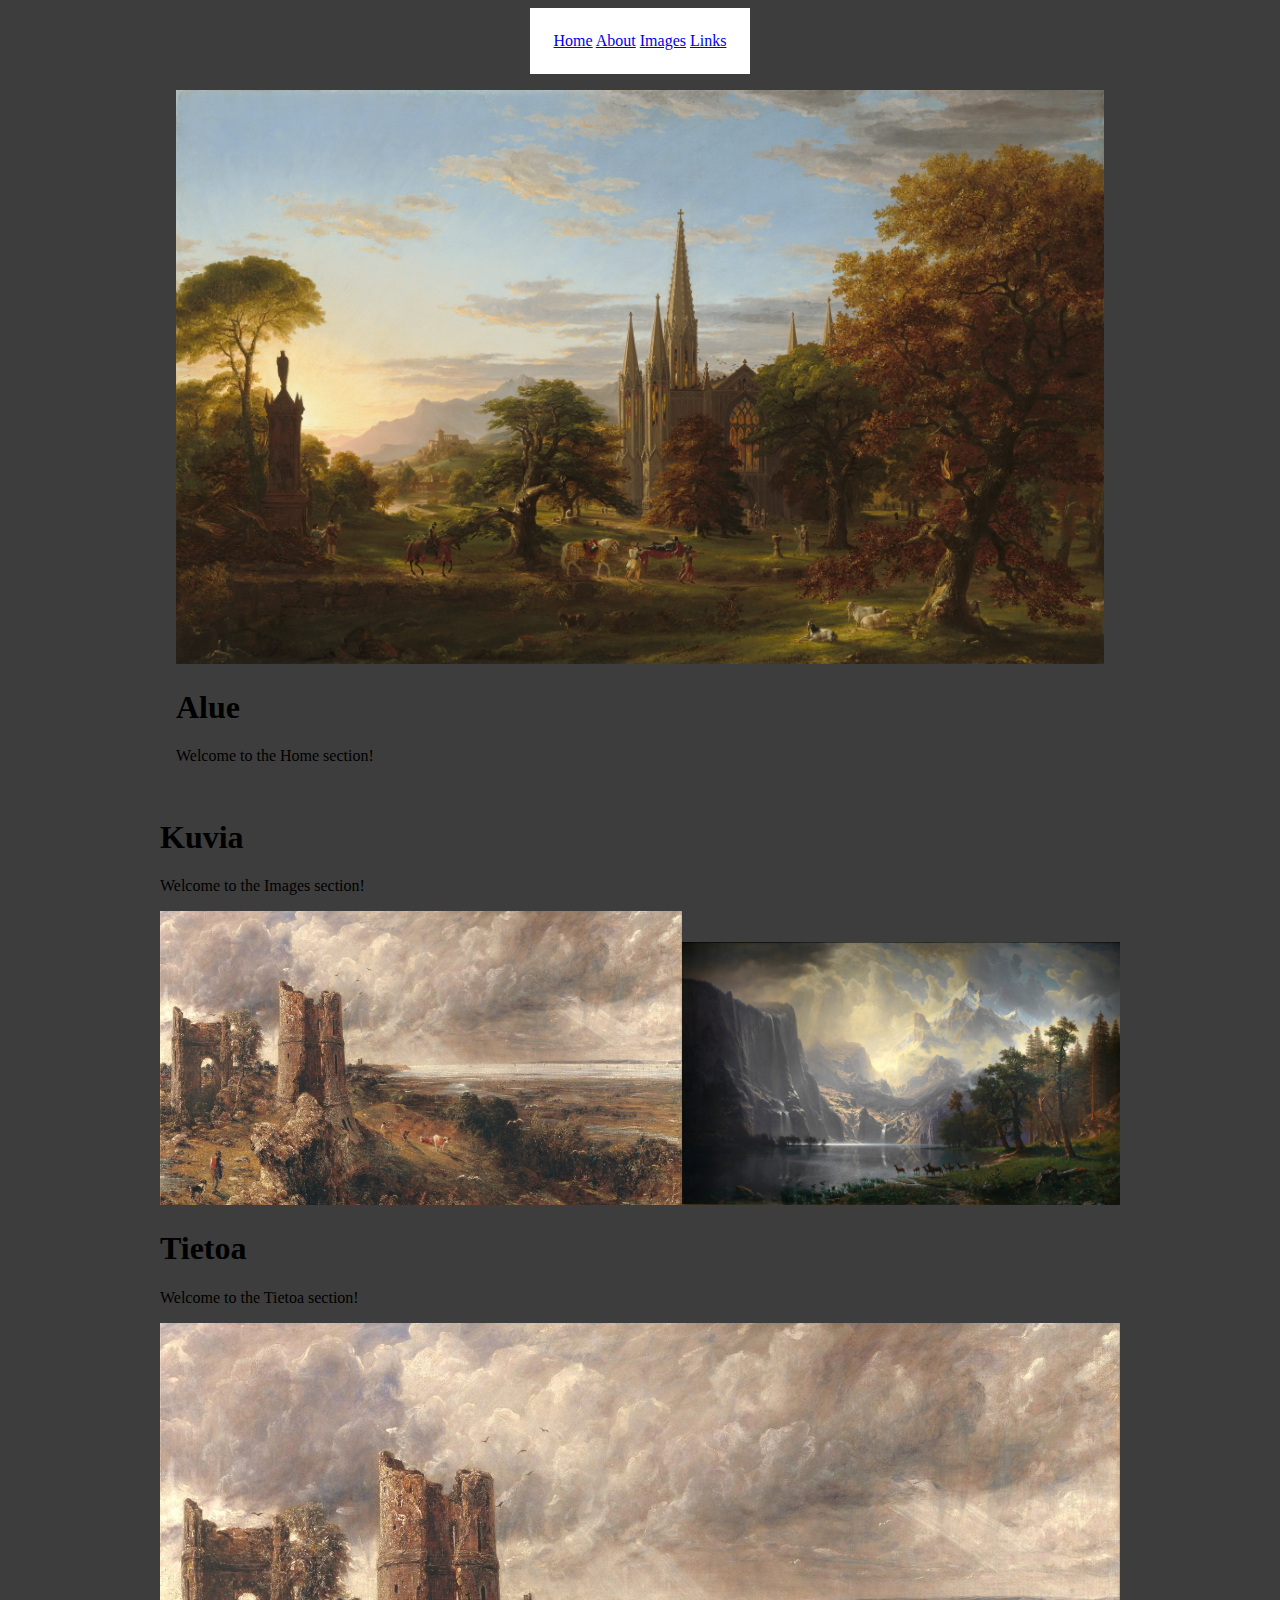
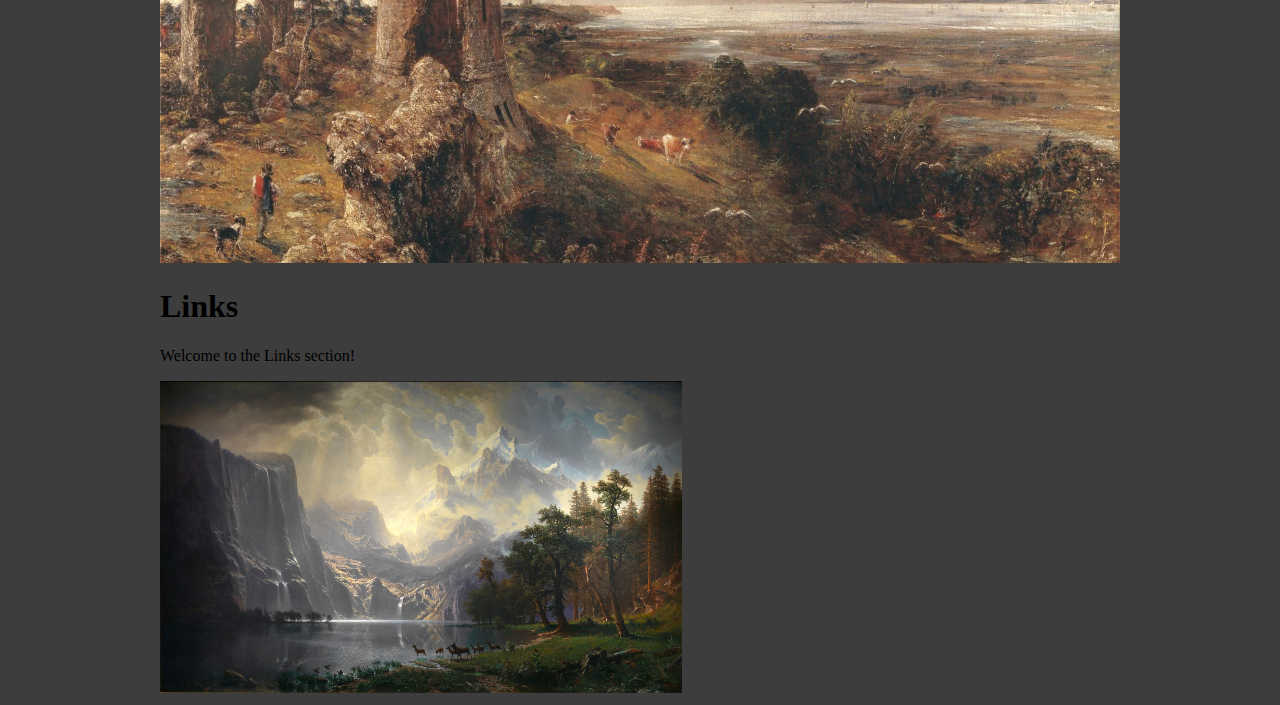
==== alue.html @ b66c4194 "Added website's basic structure and css" ====
<!DOCTYPE html>
<html lang="en">
<head>
    <meta charset="UTF-8">
    <meta name="viewport" content="width=device-width, initial-scale=1.0">
    <title>Document</title>
    <link rel="stylesheet" href="mystyle3.css">
</head>
<body>
    <div class="grid-container">
    <div id="topnav">
        <a href="#home">Home</a>
        <a href="#about">About</a>
        <a href="#images">Images</a>
        <a href="#links">Links</a>
    </div>
    <div id="home">
        <div id="header">
            <img src="placeholder1.jpg" alt="Scenery">
            <h1>Alue</h1>
            <p>Welcome to the Home section!</p>
        </div>
    </div>
    <div id="about">
        <h1>Tietoa </h1>
        <p>Welcome to the Tietoa section!</p>
        <img src="placeholder2.webp" alt="Scenery">
    </div>
    <div id="images">
        <h1>Kuvia </h1>
        <p>Welcome to the Images section!</p>
        <img src="placeholder2.webp" alt="Scenery">
    </div>
    <div id="images2">
        <img src="placeholder3.jpg" alt="Scenery">
    </div>
    <div id="links">
        <h1>Links </h1>
        <p>Welcome to the Links section!</p>
        <img src="placeholder3.jpg" alt="Scenery">
    </div>
</div>
</div>
</body>
</html>
---- mystyle3.css ----
body {
    background-color: rgb(61, 61, 61);
}


.topnav a {
    color: black;
}

.grid-container {
    display: grid;
    justify-content: center;
    justify-items: center;
    align-items: stretch;
    grid-template-areas:
    "topnav topnav"
    "home home"
    "images images2"
    "about about"
    "links links"
    ;
}
.grid-container img {
    width:100%;
}

#topnav {
    
    box-sizing: border-box;
    background-color: white;
    padding:1.5rem;
    grid-area:topnav;
}

#home {
    justify-content: center;
    grid-area: home;
    box-sizing: border-box;
    padding: 1rem;
}

#about {
    grid-area: about;
}

#images {
    grid-area:images;
    
}
#images2 {
    grid-area:images2;
    align-self: end;
}
@media only screen and (min-width: 600px) {
    .grid-container {
      display: grid;
      justify-content: center;
      margin: 0 auto;
      grid-template-columns:
        "home home"
        "images images2"
        "about about"
        "links links";
      max-width: 960px;
    }
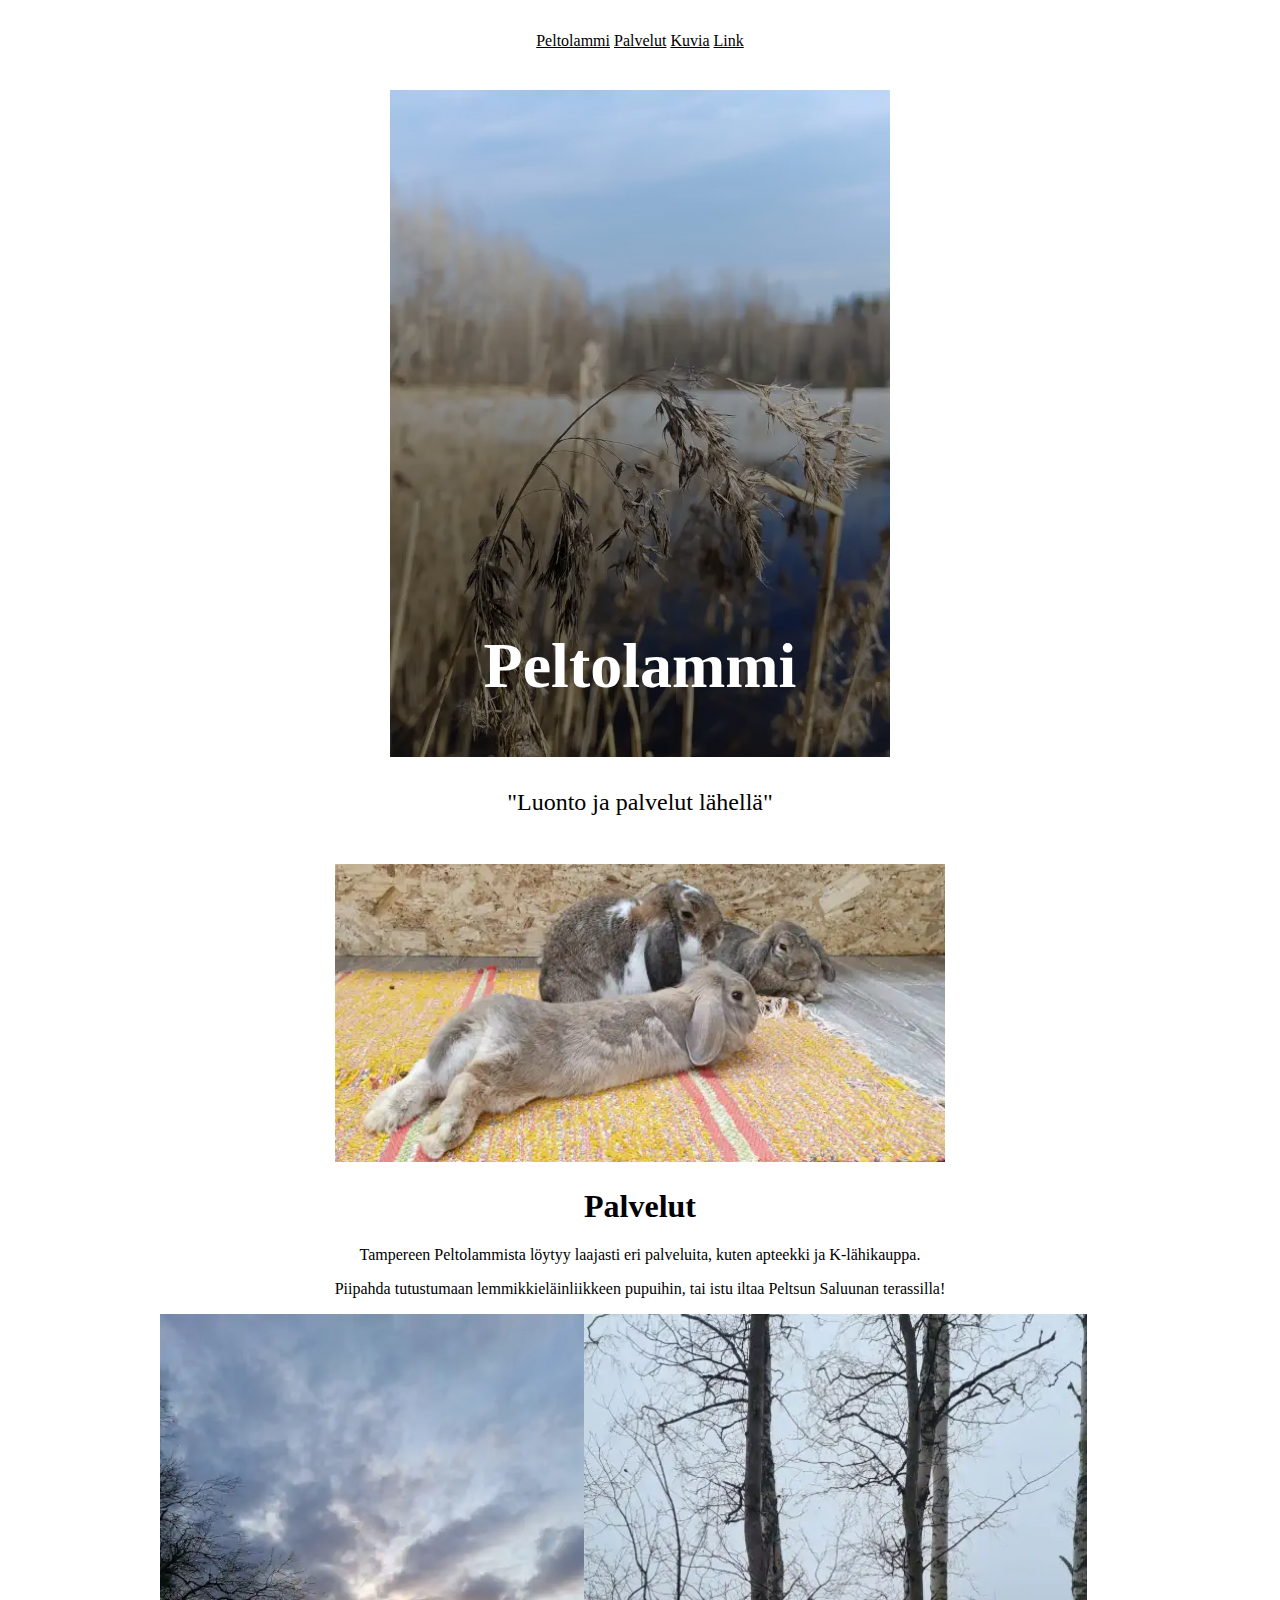
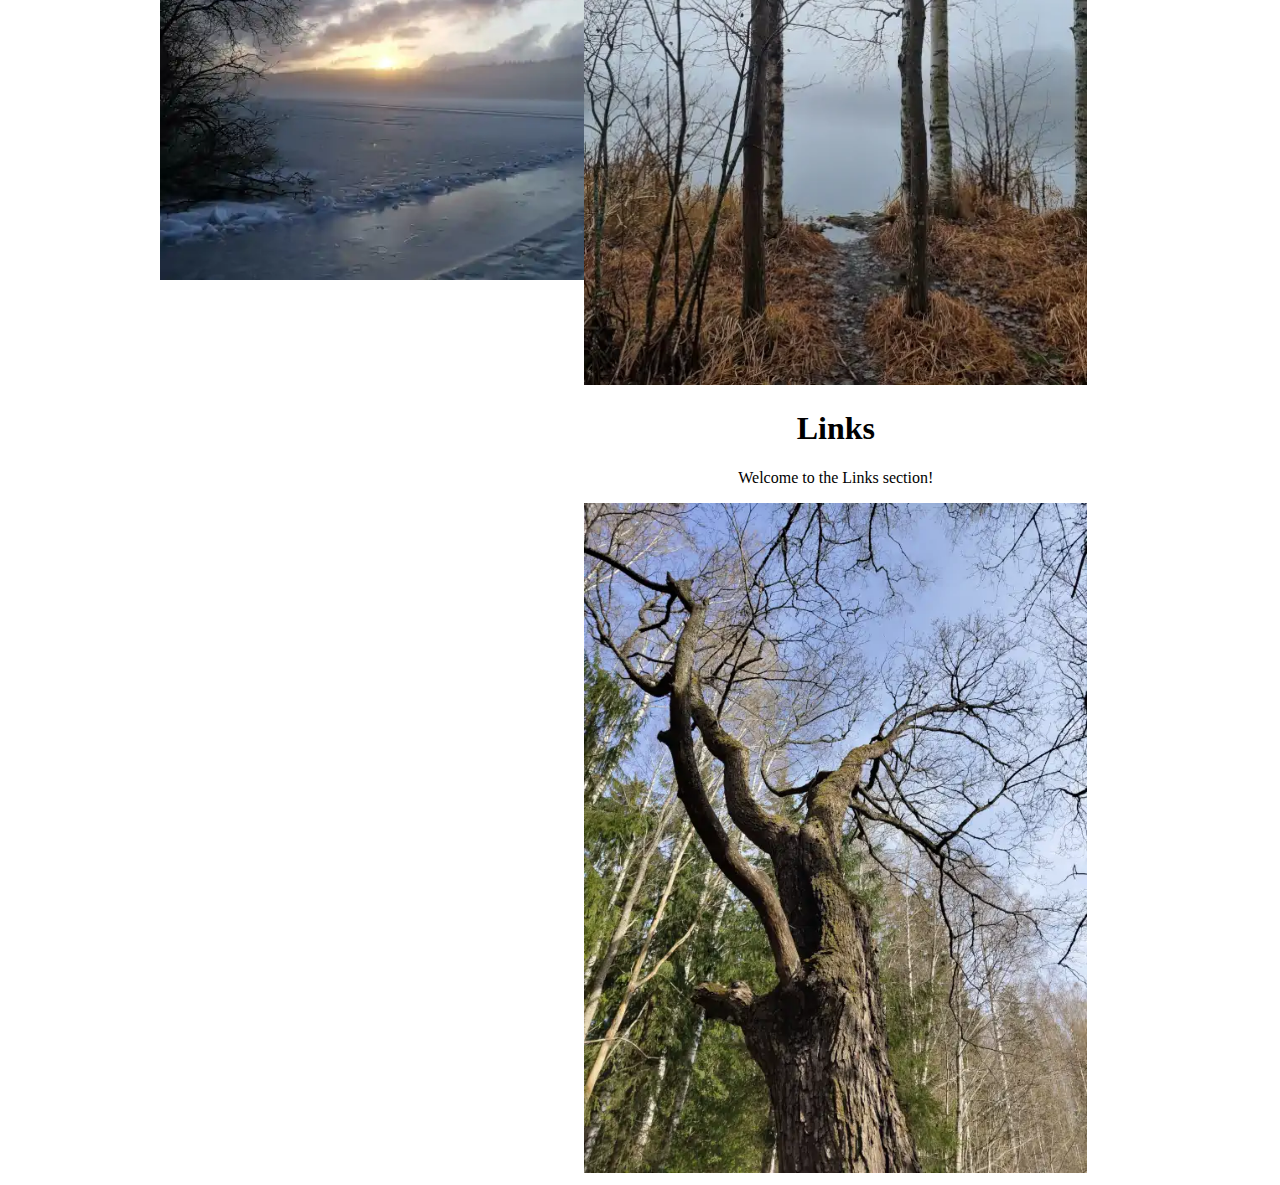
==== commit 18154702: "Added CSS-styling and text" ====
--- a/alue.html
+++ b/alue.html
@@ -8,36 +8,40 @@
 </head>
 <body>
     <div class="grid-container">
-    <div id="topnav">
-        <a href="#home">Home</a>
-        <a href="#about">About</a>
-        <a href="#images">Images</a>
-        <a href="#links">Links</a>
+    <div class="topnav">
+        <a href="#home">Peltolammi</a>
+        <a href="#about">Palvelut</a>
+        <a href="#gallery">Kuvia</a>
+        <a href="#links">Link</a>
     </div>
     <div id="home">
-        <div id="header">
-            <img src="placeholder1.jpg" alt="Scenery">
-            <h1>Alue</h1>
-            <p>Welcome to the Home section!</p>
+        <div class="header">
+            <img src="heinäthumb.webp" alt="Scenery">
+            <div class="overlay"></div>
+            <h1>Peltolammi</h1>
+        </div>
+        <div class="quote">
+            <p>"Luonto ja palvelut lähellä" </p>
         </div>
     </div>
     <div id="about">
-        <h1>Tietoa </h1>
-        <p>Welcome to the Tietoa section!</p>
-        <img src="placeholder2.webp" alt="Scenery">
+        <img src="puputthumb.webp" alt="Kolme kania makoilemassa lattialla">
+        <h1>Palvelut</h1>
+        <p>Tampereen Peltolammista löytyy laajasti eri palveluita, kuten apteekki ja K-lähikauppa.</p>
+        <p>Piipahda tutustumaan lemmikkieläinliikkeen pupuihin, tai istu iltaa Peltsun Saluunan terassilla!</p>
+        
     </div>
-    <div id="images">
-        <h1>Kuvia </h1>
-        <p>Welcome to the Images section!</p>
-        <img src="placeholder2.webp" alt="Scenery">
+    <div id="gallery">
+    <div class="image">
+        <img src="jääthumb.webp" alt="Scenery">
     </div>
-    <div id="images2">
-        <img src="placeholder3.jpg" alt="Scenery">
+    <div class="image2">
+        <img src="syksyinenthumb.webp" alt="Scenery">
     </div>
     <div id="links">
         <h1>Links </h1>
         <p>Welcome to the Links section!</p>
-        <img src="placeholder3.jpg" alt="Scenery">
+        <img src="puuthumb.webp" alt="Scenery">
     </div>
 </div>
 </div>
--- a/mystyle3.css
+++ b/mystyle3.css
@@ -1,10 +1,5 @@
 body {
-    background-color: rgb(61, 61, 61);
-}
-
-
-.topnav a {
-    color: black;
+    background-color: rgb(255, 255, 255);
 }
 
 .grid-container {
@@ -15,8 +10,8 @@
     grid-template-areas:
     "topnav topnav"
     "home home"
-    "images images2"
     "about about"
+    "gallery gallery"
     "links links"
     ;
 }
@@ -24,12 +19,15 @@
     width:100%;
 }
 
-#topnav {
+.topnav {
     
     box-sizing: border-box;
     background-color: white;
     padding:1.5rem;
     grid-area:topnav;
+}
+.topnav a {
+    color: black;
 }
 
 #home {
@@ -37,19 +35,73 @@
     grid-area: home;
     box-sizing: border-box;
     padding: 1rem;
+
 }
 
 #about {
+    justify-content: center;
     grid-area: about;
 }
 
 #images {
+    
     grid-area:images;
     
 }
 #images2 {
     grid-area:images2;
     align-self: end;
+}
+#gallery {
+    display: grid;
+    grid-template-areas: image image2;
+}
+.image {
+    width: 100%;
+    height: 100%;
+    object-fit: cover;
+}
+#links {
+    justify-content: center;
+    grid-area:links;
+}
+
+.header {
+    position: relative;
+    display: grid;
+    
+    
+}
+.header img {
+    
+}
+.overlay {
+    position: absolute;
+    width: 100%;
+    height: 100%;
+    background: linear-gradient(0deg, #00000088 30%, #ffffff44 100%);
+  }
+
+.header h1{
+    position: absolute;
+    top: 80%; /* Adjust as needed */
+    left: 50%; /* Adjust as needed */
+    transform: translate(-50%, -50%); /* Center the text */
+    color: white; /* Text color */
+    font-size: 4em;
+}
+.quote {
+    box-sizing: border-box;
+    padding: 0.5rem;
+    text-align: center;
+    font-size: 1.5em;
+}
+
+h1 {
+    text-align: center;
+}
+p {
+    text-align: center;
 }
 @media only screen and (min-width: 600px) {
     .grid-container {
@@ -63,3 +115,4 @@
         "links links";
       max-width: 960px;
     }
+}
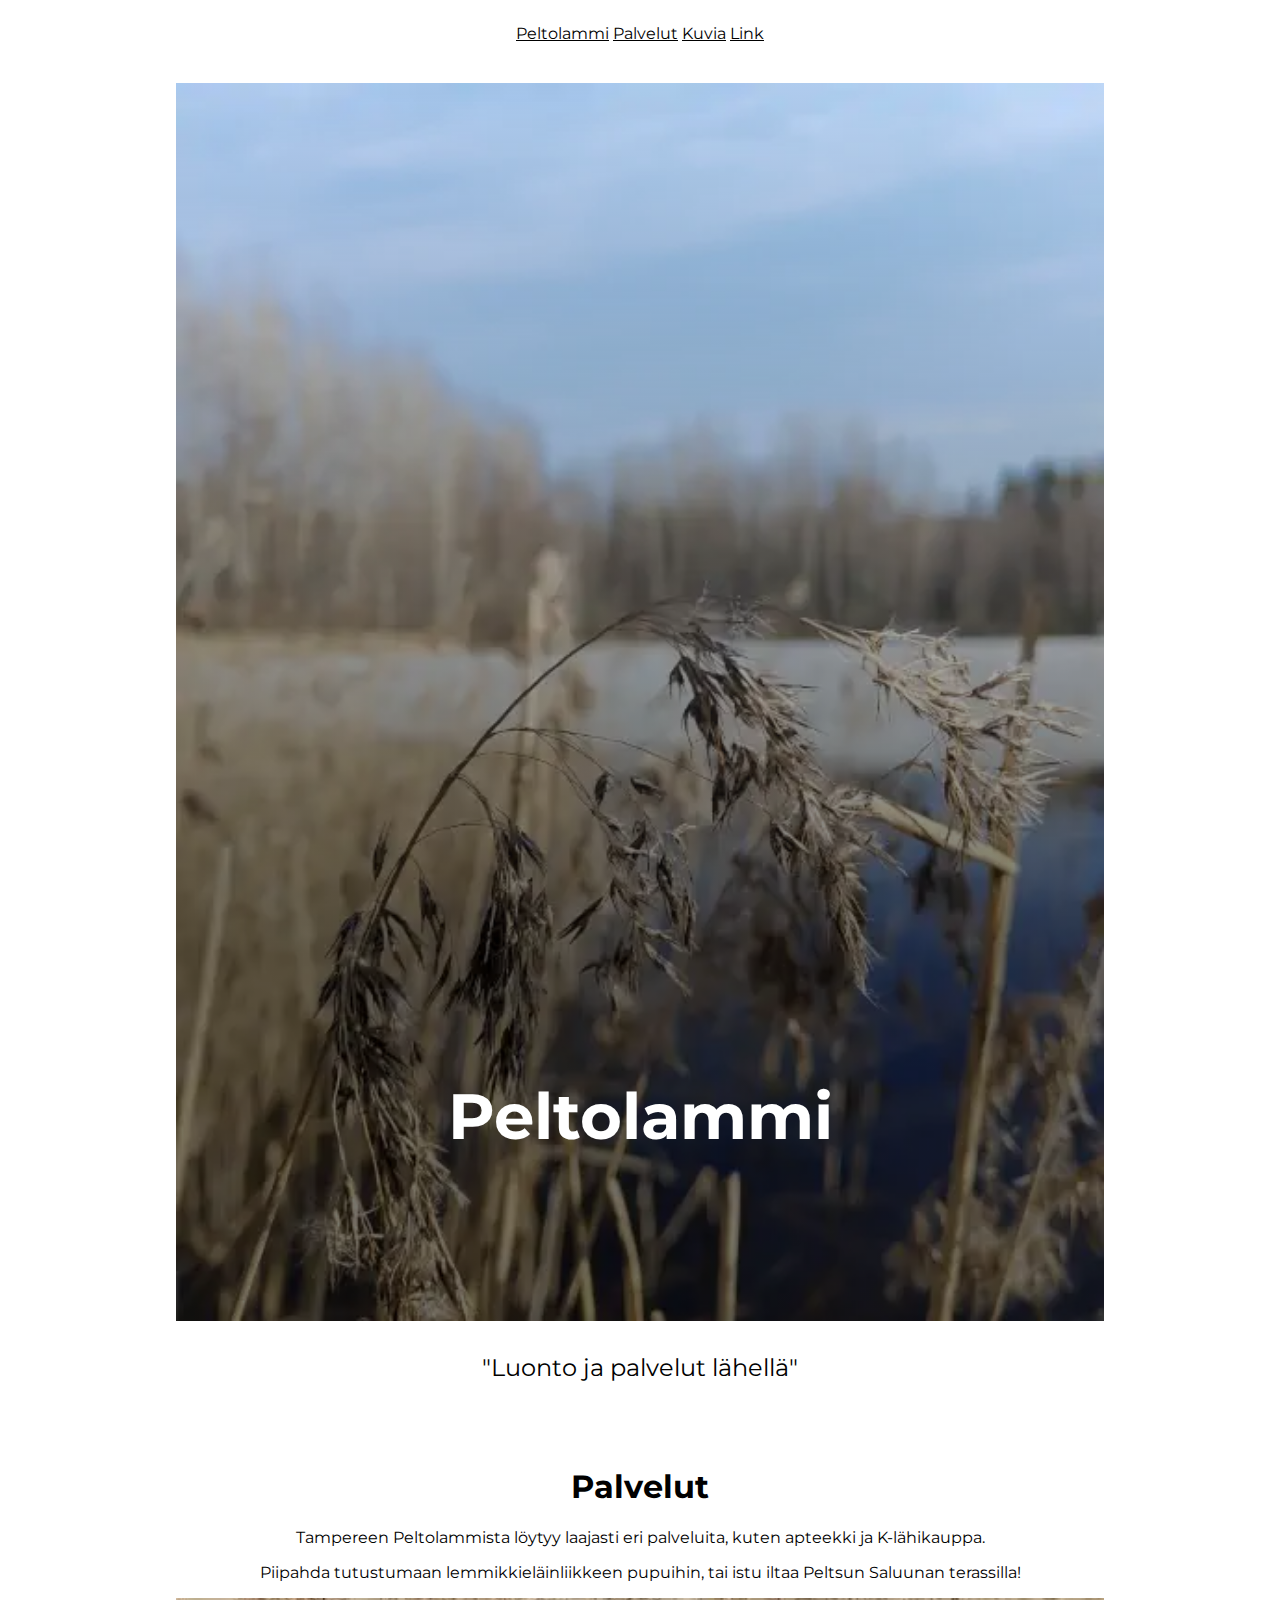
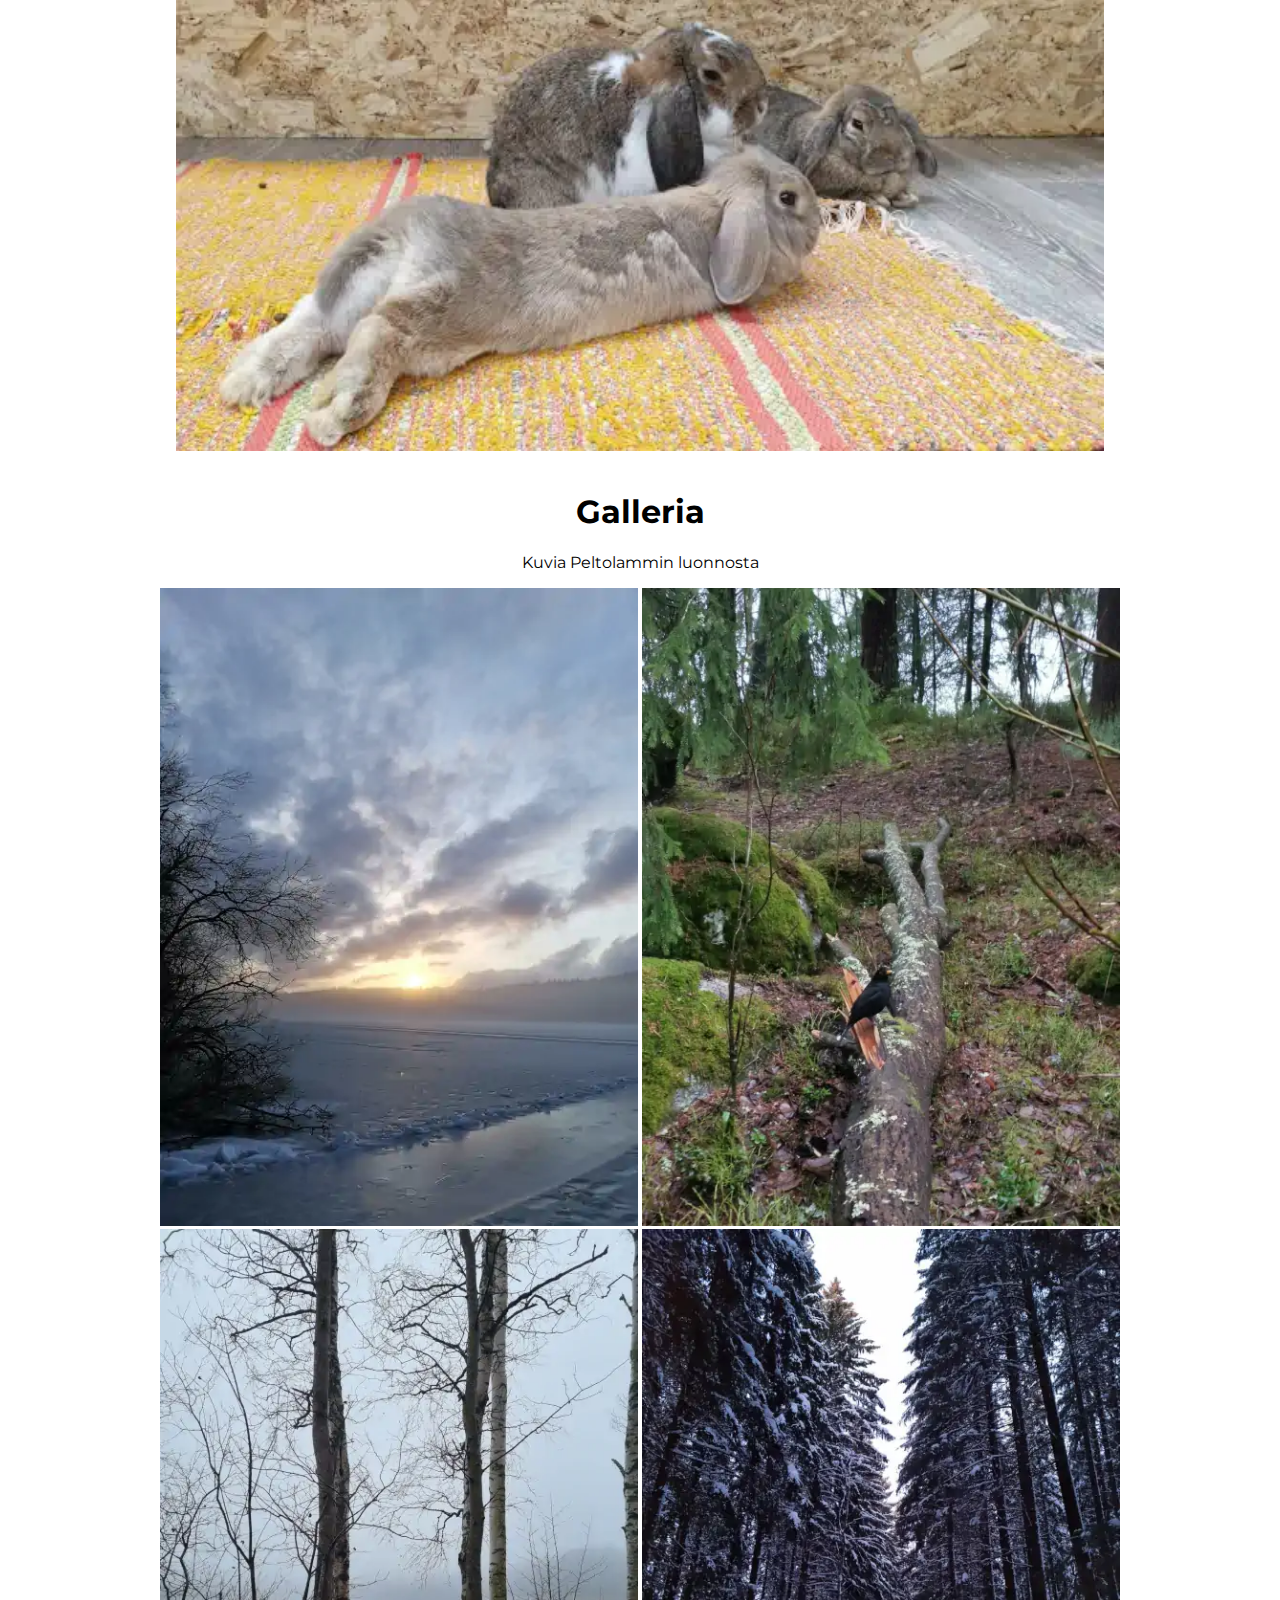
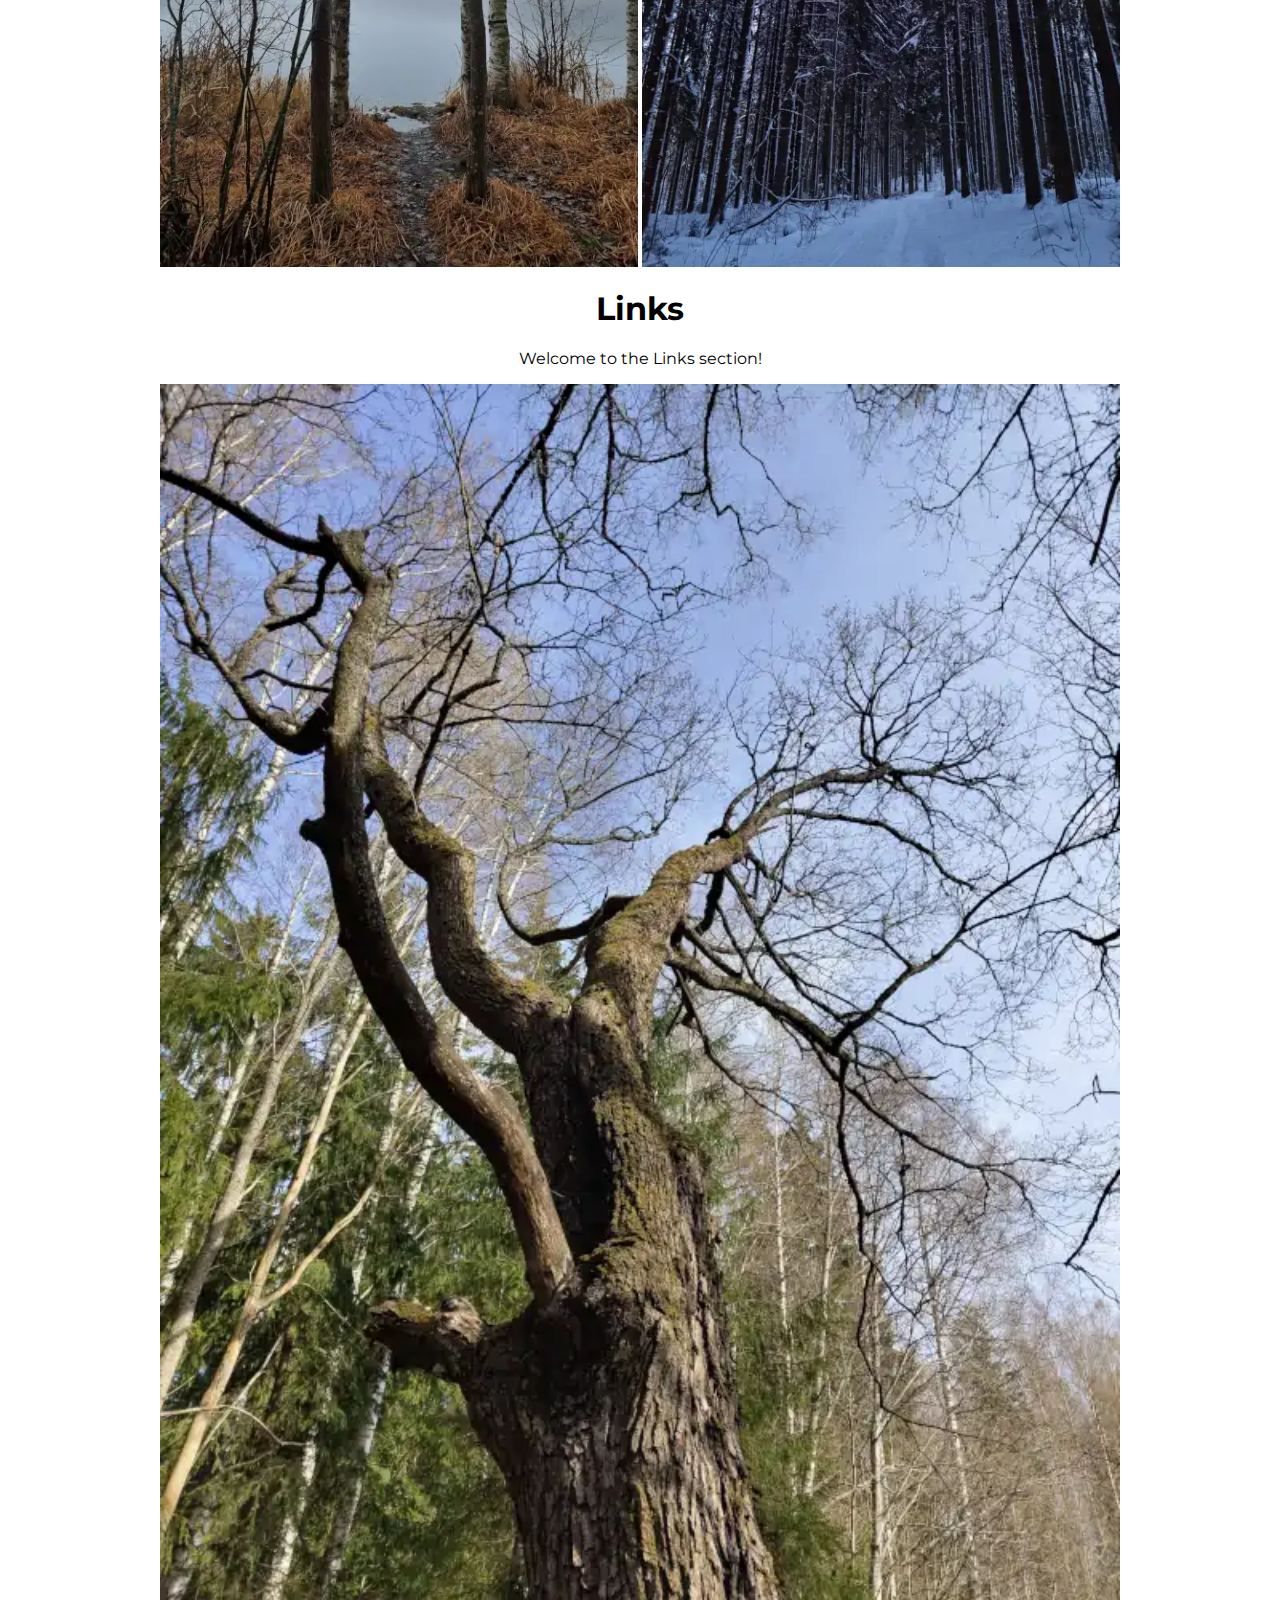
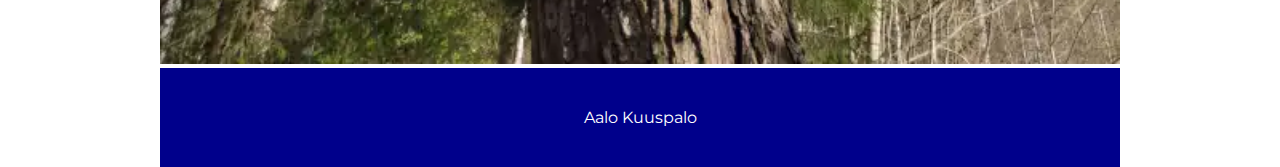
==== commit b5ec0e6d: "Added an image gallery and started building a mobile menu" ====
--- a/alue.html
+++ b/alue.html
@@ -5,18 +5,40 @@
     <meta name="viewport" content="width=device-width, initial-scale=1.0">
     <title>Document</title>
     <link rel="stylesheet" href="mystyle3.css">
+    <link rel="preconnect" href="https://fonts.googleapis.com">
+    <link rel="preconnect" href="https://fonts.gstatic.com" crossorigin>
+    <link href="https://fonts.googleapis.com/css2?family=Montserrat:ital,wght@0,100..900;1,100..900&display=swap" rel="stylesheet">
+    
+<script>
+    function toggleMobileMenu() {
+  var x = document.getElementById("links");
+  if (window.getComputedStyle(x).display === "none") {
+    x.style.display = "block";
+  } else {
+    x.style.display = "none";
+  }
+} 
+</script>
 </head>
+
 <body>
     <div class="grid-container">
     <div class="topnav">
+        
+        <div id="links">
         <a href="#home">Peltolammi</a>
         <a href="#about">Palvelut</a>
         <a href="#gallery">Kuvia</a>
         <a href="#links">Link</a>
+        </div>
+        <a href="javascript:void(0);" class="icon" onclick="toggleMobileMenu()">
+            <img src="images/menu.png" alt="Menu">
+          </a>
+        
     </div>
     <div id="home">
         <div class="header">
-            <img src="heinäthumb.webp" alt="Scenery">
+            <img src="images/heinäthumb.webp" alt="Scenery">
             <div class="overlay"></div>
             <h1>Peltolammi</h1>
         </div>
@@ -25,24 +47,29 @@
         </div>
     </div>
     <div id="about">
-        <img src="puputthumb.webp" alt="Kolme kania makoilemassa lattialla">
         <h1>Palvelut</h1>
         <p>Tampereen Peltolammista löytyy laajasti eri palveluita, kuten apteekki ja K-lähikauppa.</p>
         <p>Piipahda tutustumaan lemmikkieläinliikkeen pupuihin, tai istu iltaa Peltsun Saluunan terassilla!</p>
-        
+        <img src="images/puputthumb.webp" alt="Kolme kania makoilemassa lattialla">
     </div>
     <div id="gallery">
-    <div class="image">
-        <img src="jääthumb.webp" alt="Scenery">
+        <h1>Galleria</h1>
+        <p>Kuvia Peltolammin luonnosta</p>
+        <div class="gallery-images">
+            <img src="images/jääthumb.webp" alt="Scenery">
+            <img src="images/rastasthumb.webp" alt="Scenery">
+            <img src="images/syksyinenthumb.webp" alt="Scenery">
+            <img src="images/talvinenthumb.webp" alt="Scenery">
+        </div>
     </div>
-    <div class="image2">
-        <img src="syksyinenthumb.webp" alt="Scenery">
-    </div>
-    <div id="links">
+    <div id="links2">
         <h1>Links </h1>
         <p>Welcome to the Links section!</p>
-        <img src="puuthumb.webp" alt="Scenery">
+        <img src="images/puuthumb.webp" alt="Scenery">
     </div>
+    <footer>
+        <p>Aalo Kuuspalo</p>
+    </footer>
 </div>
 </div>
 </body>
--- a/mystyle3.css
+++ b/mystyle3.css
@@ -1,18 +1,22 @@
 body {
     background-color: rgb(255, 255, 255);
+    margin: 0px;
+    font-family: "Montserrat", sans-serif;
+    font-optical-sizing: auto;
+    font-weight: <weight>;
+    font-style: normal;
 }
 
 .grid-container {
     display: grid;
-    justify-content: center;
-    justify-items: center;
     align-items: stretch;
     grid-template-areas:
-    "topnav topnav"
-    "home home"
-    "about about"
-    "gallery gallery"
-    "links links"
+    "topnav"
+    "home"
+    "about"
+    "gallery"
+    "links"
+    "footer"
     ;
 }
 .grid-container img {
@@ -20,14 +24,23 @@
 }
 
 .topnav {
-    
     box-sizing: border-box;
     background-color: white;
     padding:1.5rem;
     grid-area:topnav;
+    justify-self:center;
+    display:grid;
+    
+    justify-content: center;
+    justify-items:center;
+    
 }
 .topnav a {
     color: black;
+}
+.topnav img {
+    width:10%;
+
 }
 
 #home {
@@ -41,40 +54,26 @@
 #about {
     justify-content: center;
     grid-area: about;
+    padding: 1rem;
 }
 
-#images {
-    
-    grid-area:images;
+#links{
+    display:none;
     
 }
-#images2 {
-    grid-area:images2;
-    align-self: end;
-}
-#gallery {
-    display: grid;
-    grid-template-areas: image image2;
-}
-.image {
-    width: 100%;
-    height: 100%;
-    object-fit: cover;
-}
-#links {
+
+
+
+#links2 {
     justify-content: center;
     grid-area:links;
 }
 
 .header {
     position: relative;
-    display: grid;
-    
-    
+    display: grid; 
 }
-.header img {
-    
-}
+
 .overlay {
     position: absolute;
     width: 100%;
@@ -84,10 +83,10 @@
 
 .header h1{
     position: absolute;
-    top: 80%; /* Adjust as needed */
-    left: 50%; /* Adjust as needed */
-    transform: translate(-50%, -50%); /* Center the text */
-    color: white; /* Text color */
+    top: 80%; 
+    left: 50%;
+    transform: translate(-50%, -50%);
+    color: white;
     font-size: 4em;
 }
 .quote {
@@ -96,6 +95,12 @@
     text-align: center;
     font-size: 1.5em;
 }
+footer {
+    background-color: darkblue;
+    padding:1.5rem;
+    text-align: center;
+    color: white;
+}
 
 h1 {
     text-align: center;
@@ -103,16 +108,41 @@
 p {
     text-align: center;
 }
+#gallery {
+
+}
+.gallery-images {
+    grid-template-areas: gallery;
+    box-sizing: border-box;
+    display:grid;
+    grid-template-columns: 1fr 1fr;
+    gap: 0.2rem;
+    justify-content: center;
+}
+.gallery-images img {
+    width: 100%;
+    height: 100%;
+    object-fit: cover;
+}
 @media only screen and (min-width: 600px) {
     .grid-container {
       display: grid;
       justify-content: center;
       margin: 0 auto;
       grid-template-columns:
-        "home home"
-        "images images2"
-        "about about"
-        "links links";
+        "home"
+        "gallery"
+        "about"
+        "links";
       max-width: 960px;
     }
+    #links{
+        display:block;
+        justify-content: center;
+        
+    }
+    .icon {
+        display: none;
+      }
+
 }
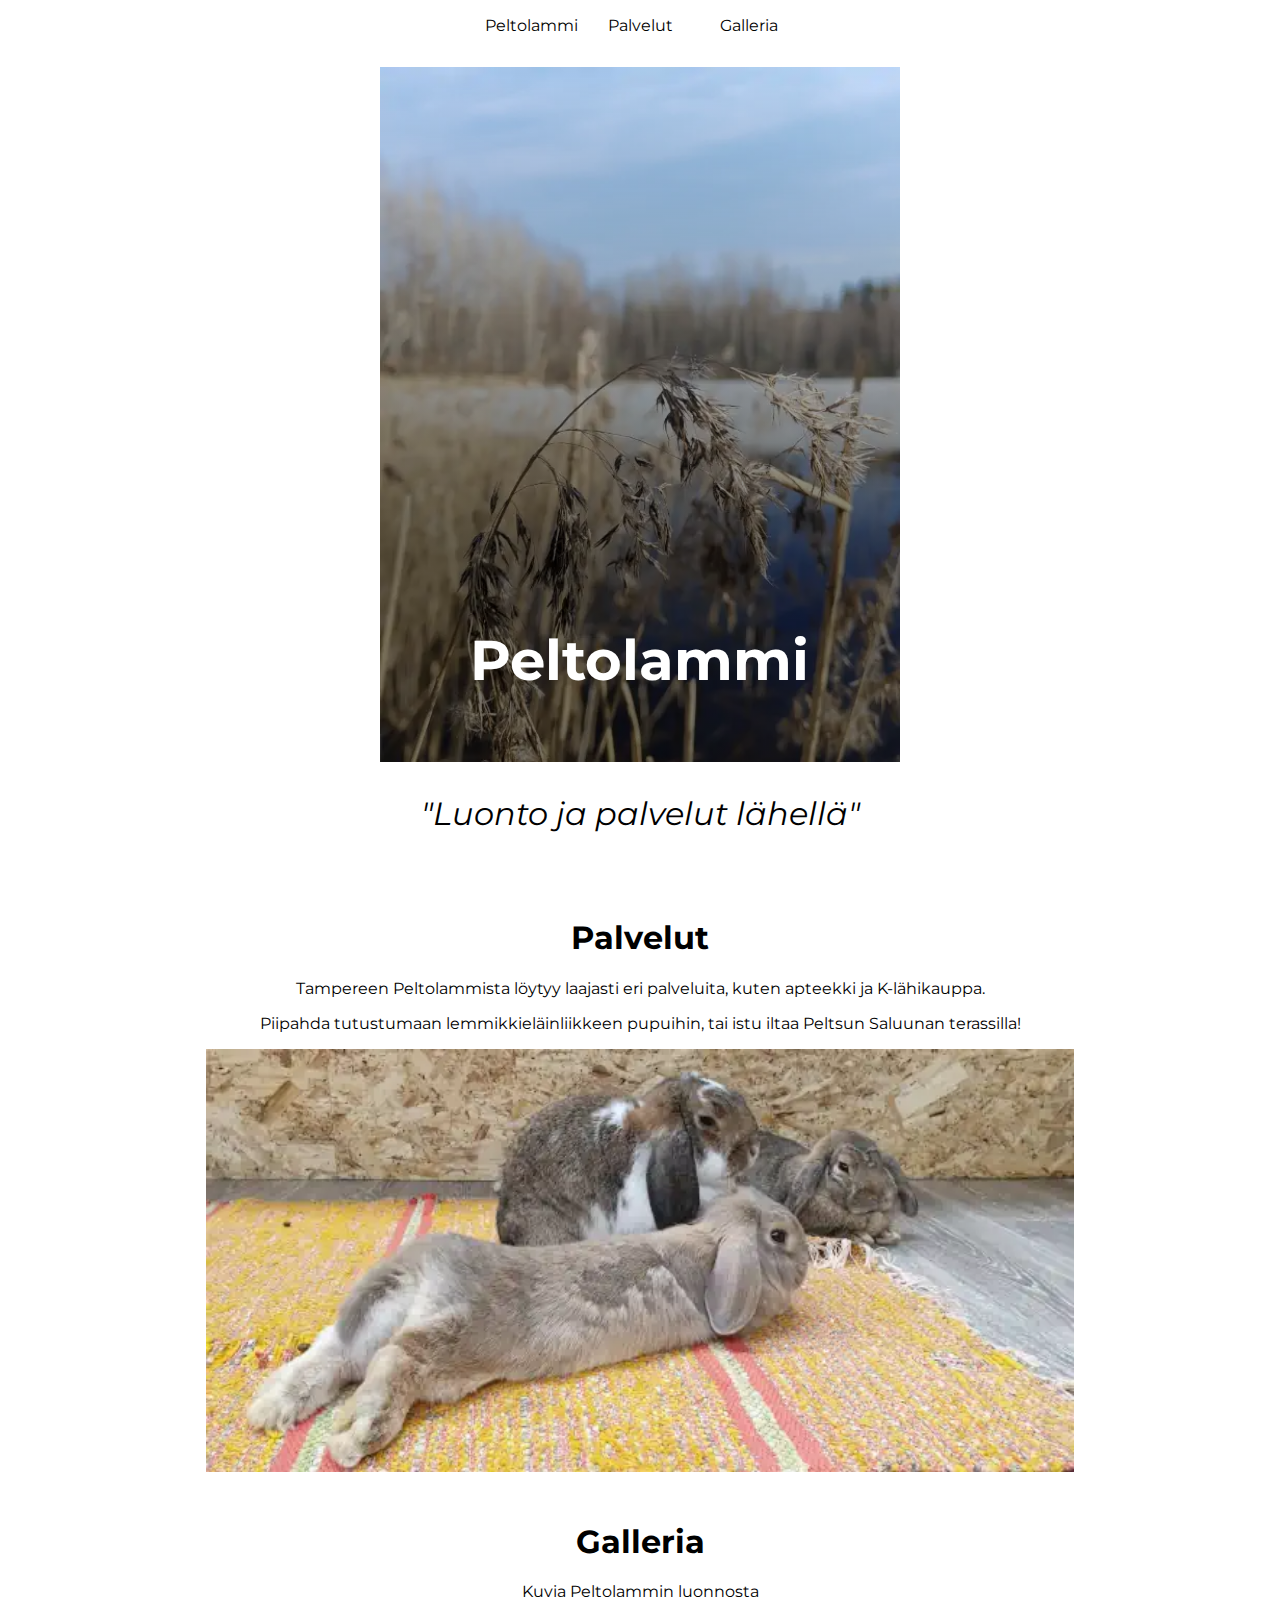
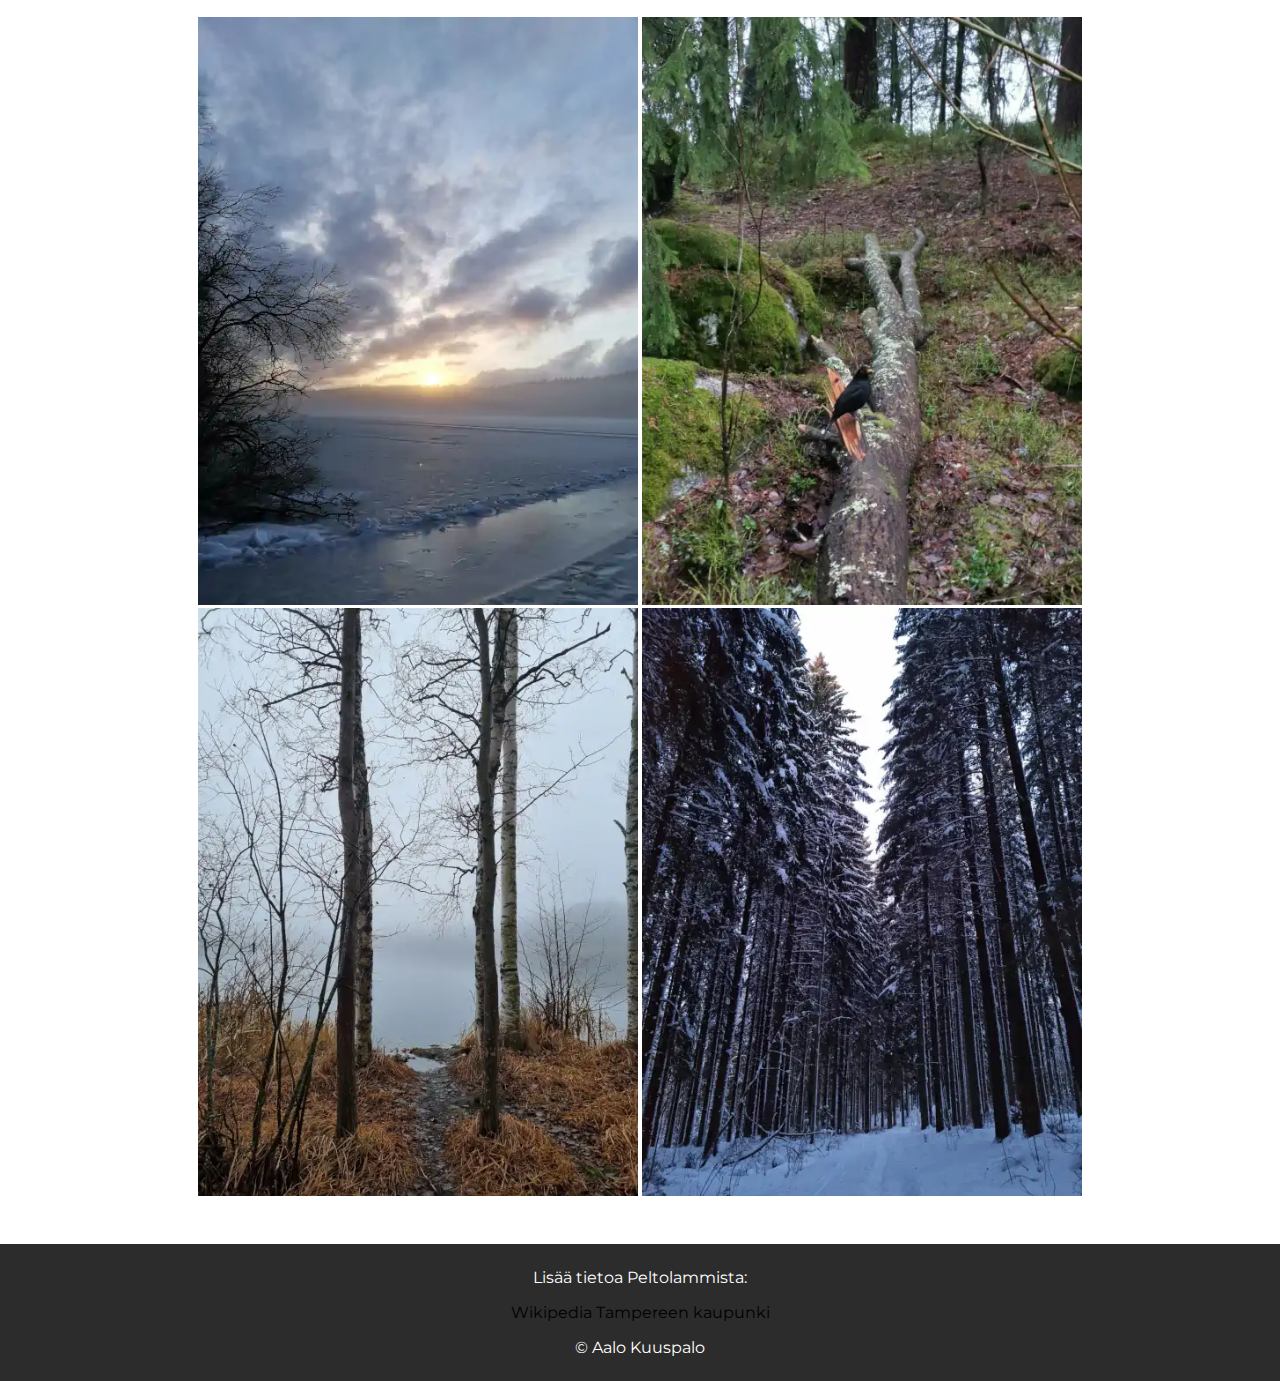
==== commit 2c0883da: "Added a mobile responsive menu and commenting" ====
--- a/alue.html
+++ b/alue.html
@@ -3,39 +3,27 @@
 <head>
     <meta charset="UTF-8">
     <meta name="viewport" content="width=device-width, initial-scale=1.0">
-    <title>Document</title>
+    <title>Peltolammi</title>
     <link rel="stylesheet" href="mystyle3.css">
     <link rel="preconnect" href="https://fonts.googleapis.com">
     <link rel="preconnect" href="https://fonts.gstatic.com" crossorigin>
     <link href="https://fonts.googleapis.com/css2?family=Montserrat:ital,wght@0,100..900;1,100..900&display=swap" rel="stylesheet">
-    
-<script>
-    function toggleMobileMenu() {
-  var x = document.getElementById("links");
-  if (window.getComputedStyle(x).display === "none") {
-    x.style.display = "block";
-  } else {
-    x.style.display = "none";
-  }
-} 
-</script>
+    <!--I made a simple single-page mobile website and used grid to build it.-->
+    <!--I used some absolute/relative positioning since, I didn't know if it was allowed.-->
+    <!--Hardest part was creating the mobile responsive menu, I tried multiple different tutorials for it.-->
+    <!--I also found naming the sections correctly challenging and wasn't sure when to use div class vs. id.-->
+    <!--The site was tested with Firefox Inspect responsive design mode and Nothing Phone.-->
 </head>
-
 <body>
     <div class="grid-container">
-    <div class="topnav">
-        
-        <div id="links">
-        <a href="#home">Peltolammi</a>
-        <a href="#about">Palvelut</a>
-        <a href="#gallery">Kuvia</a>
-        <a href="#links">Link</a>
+        <div class="topnav" id="myTopnav">
+            <a href="#home" >Peltolammi</a>
+            <a href="#about">Palvelut</a>
+            <a href="#gallery">Galleria</a>
+            <a href="javascript:void(0);" class="icon" onclick="myFunction()">
+                <img src="images/menu.png" alt="Menu">
+            </a>
         </div>
-        <a href="javascript:void(0);" class="icon" onclick="toggleMobileMenu()">
-            <img src="images/menu.png" alt="Menu">
-          </a>
-        
-    </div>
     <div id="home">
         <div class="header">
             <img src="images/heinäthumb.webp" alt="Scenery">
@@ -56,21 +44,28 @@
         <h1>Galleria</h1>
         <p>Kuvia Peltolammin luonnosta</p>
         <div class="gallery-images">
-            <img src="images/jääthumb.webp" alt="Scenery">
-            <img src="images/rastasthumb.webp" alt="Scenery">
+            <img src="images/jääthumb.webp" alt="Pond ice scenery">
+            <img src="images/rastasthumb.webp" alt="Image of a small bird sitting on a log">
             <img src="images/syksyinenthumb.webp" alt="Scenery">
             <img src="images/talvinenthumb.webp" alt="Scenery">
         </div>
     </div>
-    <div id="links2">
-        <h1>Links </h1>
-        <p>Welcome to the Links section!</p>
-        <img src="images/puuthumb.webp" alt="Scenery">
-    </div>
-    <footer>
-        <p>Aalo Kuuspalo</p>
-    </footer>
 </div>
-</div>
+<footer>
+    <p>Lisää tietoa Peltolammista:</p>
+    <a href="https://fi.wikipedia.org/wiki/Peltolammi">Wikipedia</a>
+    <a href="https://www.tampere.fi/hyvinvointikeskukset-ja-yhteiso-keskukset/peltolammi-ja-multisilta">Tampereen kaupunki</a>
+    <p>© Aalo Kuuspalo</p>
+</footer>
+<script>
+    function myFunction() {
+      var x = document.getElementById("myTopnav");
+      if (x.className === "topnav") {
+        x.className += " responsive";
+      } else {
+        x.className = "topnav";
+      }
+    } 
+</script>
 </body>
 </html>--- a/mystyle3.css
+++ b/mystyle3.css
@@ -1,54 +1,71 @@
 body {
     background-color: rgb(255, 255, 255);
     margin: 0px;
-    font-family: "Montserrat", sans-serif;
-    font-optical-sizing: auto;
-    font-weight: <weight>;
-    font-style: normal;
+    font-family: "Montserrat", sans-serif; /*Use Google font*/
+}
+
+h1 {
+    text-align: center; /* Align all header text to center*/
+}
+
+p {
+    text-align: center; /* Align all paragraph text to center*/
+}
+
+a {
+    color: #000000;
+    text-decoration: none; /* Removes all link decorations */
 }
 
 .grid-container {
-    display: grid;
-    align-items: stretch;
-    grid-template-areas:
+    display: grid;  /* Uses grid for the sections inside the container */
+    grid-template-areas: /* Sets the order of grid areas */
     "topnav"
     "home"
     "about"
     "gallery"
-    "links"
     "footer"
     ;
 }
-.grid-container img {
+.grid-container img { /* Image size inside the container is 100%*/
     width:100%;
 }
 
 .topnav {
-    box-sizing: border-box;
-    background-color: white;
-    padding:1.5rem;
-    grid-area:topnav;
-    justify-self:center;
-    display:grid;
-    
-    justify-content: center;
-    justify-items:center;
-    
+    grid-area: topnav; /*Tells grid which area topnav is*/
+    overflow: hidden;
 }
-.topnav a {
-    color: black;
+
+.topnav a {  
+    display: none; /*Links are hidden until clicked*/
+    color: #000000; /*Link color*/
+    text-align: center; 
+    box-sizing: border-box; /*Add padding and border together*/
+    padding: 0.5rem; /*Padding to separate the links*/
+    text-decoration: none;
 }
-.topnav img {
-    width:10%;
+  
+.topnav a.icon {
+    display: block; /*Display specified so the icon shows in mobile view*/
+    width:15%; /*Resize icon*/
+    padding-left: 1rem; /*padding to position icon*/
+}
 
+.topnav.responsive a.icon { /*Responsive is used when the hamburger-icon is clicked*/
+    position: absolute;   /*Position absolute, so it's not pushed down by the menu*/
+    top: 0px; /*Position at the top left*/
+}
+
+.topnav.responsive a { 
+    display: block; /*Shows links instead of hiding them*/
+    text-align: center;
 }
 
 #home {
-    justify-content: center;
+    justify-content: center; /*Positions grid content to the middle of the page*/
     grid-area: home;
     box-sizing: border-box;
     padding: 1rem;
-
 }
 
 #about {
@@ -57,92 +74,88 @@
     padding: 1rem;
 }
 
-#links{
-    display:none;
-    
-}
-
-
-
-#links2 {
-    justify-content: center;
-    grid-area:links;
-}
-
 .header {
-    position: relative;
+    position: relative; /*Reference point for absolutely positioned overlays*/
     display: grid; 
 }
 
 .overlay {
-    position: absolute;
-    width: 100%;
+    position: absolute; /*Positions overlay absolutely compared to header */
+    width: 100%; /*Covers 100% of header*/
     height: 100%;
-    background: linear-gradient(0deg, #00000088 30%, #ffffff44 100%);
-  }
+    /*Gradient to make text more readable*/
+    background: linear-gradient(0deg, #00000088 30%, #ffffff44 100%); 
+}
 
 .header h1{
-    position: absolute;
+    position: absolute;  /*Positions header text absolutely compared to header */
     top: 80%; 
     left: 50%;
-    transform: translate(-50%, -50%);
+    transform: translate(-50%, -50%);  /*Center header text*/
     color: white;
-    font-size: 4em;
+    font-size: 3.5em; /*Font size*/
 }
+
 .quote {
+    text-align: center;
+    font-size: 2.0em;
+    font-style: italic; /*Choose italic style for the quote*/
+}
+
+footer {
     box-sizing: border-box;
-    padding: 0.5rem;
-    text-align: center;
-    font-size: 1.5em;
-}
-footer {
-    background-color: darkblue;
-    padding:1.5rem;
+    background-color: rgb(44, 44, 44); 
+    padding:0.5rem;
     text-align: center;
     color: white;
 }
 
-h1 {
-    text-align: center;
+#gallery {
+    grid-area: gallery;
+    box-sizing: border-box;
+    padding: 0.5rem;
+    padding-bottom: 3rem;
 }
-p {
-    text-align: center;
-}
-#gallery {
 
-}
 .gallery-images {
-    grid-template-areas: gallery;
-    box-sizing: border-box;
-    display:grid;
-    grid-template-columns: 1fr 1fr;
-    gap: 0.2rem;
+    display:grid; /*grid for positioning*/
+    grid-template-columns: 1fr 1fr; /*two grid colums*/
+    gap: 0.2rem; /*gap between the columns*/
     justify-content: center;
 }
-.gallery-images img {
+
+.gallery-images img { /*specifies image sizes*/
     width: 100%;
     height: 100%;
-    object-fit: cover;
 }
-@media only screen and (min-width: 600px) {
-    .grid-container {
-      display: grid;
-      justify-content: center;
-      margin: 0 auto;
-      grid-template-columns:
-        "home"
-        "gallery"
-        "about"
-        "links";
-      max-width: 960px;
+
+@media only screen and (min-width: 600px) { /*media queries for wide screen*/
+    .grid-container { 
+      margin: 0 auto; /*Center content*/
+      max-width: 900px; /*Allow only third of window size*/
     }
-    #links{
-        display:block;
+    .header {
+        position: relative; 
+        display: grid; 
+        width:60%; /*Make header smaller*/
+        margin: 0 auto;
+    }
+ 
+    .topnav {
+        height: auto;
+        display: grid;
         justify-content: center;
+        margin: 0 auto;
+        grid-template-columns: 1fr 1fr 1fr; /*Three columns on wide screen*/
+        padding: 0.5rem;
+    }
+    
+    .topnav a { 
+        display: block; /*Show menu links on wide screen*/
         
     }
-    .icon {
-        display: none;
-      }
-
+    
+    .topnav a.icon { 
+        display: none; /*Hide mobile menu icon on wide screen*/
+    }
 }
